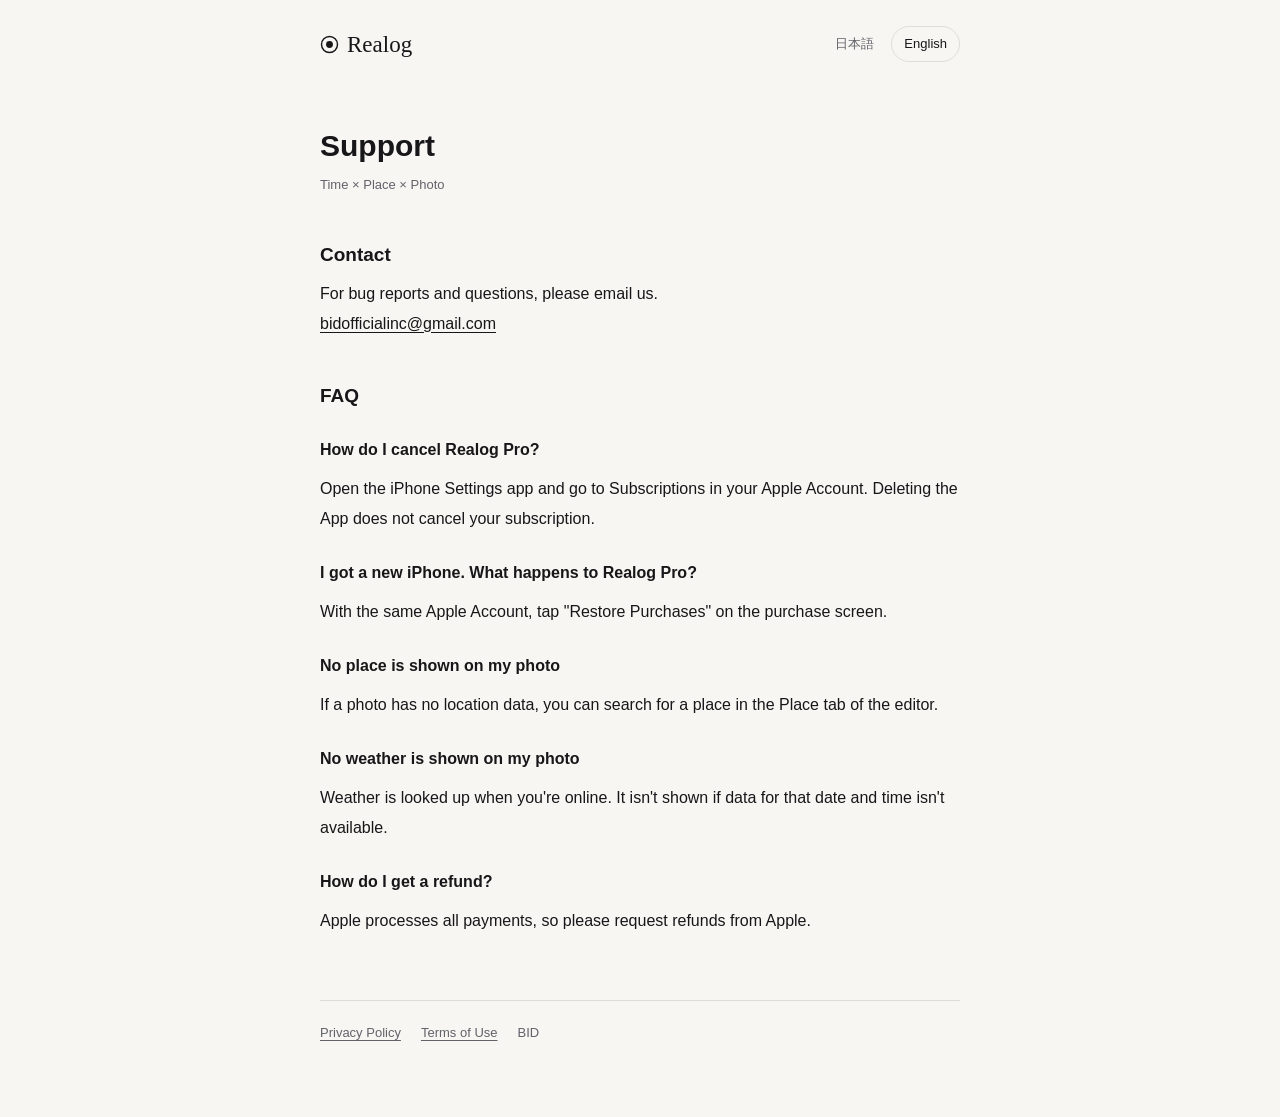
==== realog/index.html @ 2a6ae8a9 "Realog のプライバシーポリシー、利用規約、サポートのページを公開する Co-Authored-By: Claude Opus 5.5 <noreply@anthropic.com>" ====
<!doctype html>
<html lang="ja" data-title-ja="サポート | Realog" data-title-en="Support | Realog">
<head>
<meta charset="utf-8">
<meta name="viewport" content="width=device-width, initial-scale=1">
<title>Support | Realog</title>
<meta name="description" content="Realog support.">
<link rel="stylesheet" href="../assets/site.css">
<script src="../assets/lang.js"></script>
</head>
<body>
<div class="page">
  <header class="top">
    <a class="wordmark" href="./">
      <svg viewBox="0 0 20 20" aria-hidden="true"><circle cx="10" cy="10" r="8.4" fill="none" stroke="currentColor" stroke-width="1.5"/><circle cx="10" cy="10" r="3.6" fill="currentColor"/></svg>
      Realog
    </a>
    <div class="lang">
      <button type="button" data-set="ja" aria-pressed="false">日本語</button>
      <button type="button" data-set="en" aria-pressed="false">English</button>
    </div>
  </header>

  <main>
    <article data-l="ja" lang="ja">
      <h1>サポート</h1>
      <p class="date">時間 × 場所 × 写真</p>

      <h2>お問い合わせ</h2>
      <p>不具合やご質問は、メールでお知らせください。<br><a href="mailto:bidofficialinc@gmail.com">bidofficialinc@gmail.com</a></p>

      <h2>よくある質問</h2>
      <h3>Realog Pro を解約するには</h3>
      <p>iPhone の「設定」の Apple アカウントにある「サブスクリプション」から解約できます。アプリを削除しただけでは解約になりません。</p>
      <h3>機種変更をしたら Realog Pro はどうなりますか</h3>
      <p>同じ Apple アカウントなら、購入画面の「購入を復元」で使えるようになります。</p>
      <h3>場所が表示されません</h3>
      <p>写真に位置情報がないときは、編集画面の「場所」タブで場所を検索して設定できます。</p>
      <h3>天気が表示されません</h3>
      <p>天気は通信できるときに調べ、その日時の情報を取れないときは表示されません。</p>
      <h3>返金について</h3>
      <p>支払いは Apple が処理するので、返金は Apple に申し込んでください。</p>
    </article>

    <article data-l="en" lang="en">
      <h1>Support</h1>
      <p class="date">Time × Place × Photo</p>

      <h2>Contact</h2>
      <p>For bug reports and questions, please email us.<br><a href="mailto:bidofficialinc@gmail.com">bidofficialinc@gmail.com</a></p>

      <h2>FAQ</h2>
      <h3>How do I cancel Realog Pro?</h3>
      <p>Open the iPhone Settings app and go to Subscriptions in your Apple Account. Deleting the App does not cancel your subscription.</p>
      <h3>I got a new iPhone. What happens to Realog Pro?</h3>
      <p>With the same Apple Account, tap "Restore Purchases" on the purchase screen.</p>
      <h3>No place is shown on my photo</h3>
      <p>If a photo has no location data, you can search for a place in the Place tab of the editor.</p>
      <h3>No weather is shown on my photo</h3>
      <p>Weather is looked up when you're online. It isn't shown if data for that date and time isn't available.</p>
      <h3>How do I get a refund?</h3>
      <p>Apple processes all payments, so please request refunds from Apple.</p>
    </article>
  </main>

  <footer class="foot">
    <a href="privacy/"><span data-l="ja">プライバシーポリシー</span><span data-l="en">Privacy Policy</span></a>
    <a href="terms/"><span data-l="ja">利用規約</span><span data-l="en">Terms of Use</span></a>
    <span>BID</span>
  </footer>
</div>
</body>
</html>
---- assets/site.css ----
:root {
  color-scheme: light dark;
  --bg: #f7f6f3;
  --surface: #ffffff;
  --text: #17171a;
  --muted: #62626a;
  --line: #deddd8;
  --link: #17171a;
  --wordmark: "Didot", "Bodoni 72", "Bodoni MT", "Times New Roman", serif;
  --body: -apple-system, BlinkMacSystemFont, "Hiragino Sans", "Hiragino Kaku Gothic ProN",
    "Noto Sans JP", "Yu Gothic", "Helvetica Neue", Arial, sans-serif;
}

@media (prefers-color-scheme: dark) {
  :root {
    --bg: #0b0b0d;
    --surface: #151518;
    --text: #f3f2ef;
    --muted: #a0a0a8;
    --line: #2b2b30;
    --link: #f3f2ef;
  }
}

* { box-sizing: border-box; }

html { -webkit-text-size-adjust: 100%; }

body {
  margin: 0;
  background: var(--bg);
  color: var(--text);
  font-family: var(--body);
  font-size: 16px;
  line-height: 1.85;
  overflow-wrap: anywhere;
}

/* 言語の切り替え。スクリプトが動かないときは両方を出す */
html[data-lang="ja"] [data-l="en"],
html[data-lang="en"] [data-l="ja"] { display: none; }

.page {
  max-width: 680px;
  margin: 0 auto;
  padding: 0 20px 72px;
}

.top {
  display: flex;
  align-items: center;
  justify-content: space-between;
  gap: 16px;
  padding: 26px 0 22px;
}

.wordmark {
  display: inline-flex;
  align-items: center;
  gap: 8px;
  color: var(--text);
  text-decoration: none;
  font-family: var(--wordmark);
  font-size: 23px;
  line-height: 1;
}

.wordmark svg { width: 19px; height: 19px; flex: none; }

.lang { display: flex; gap: 4px; }

.lang button {
  min-height: 36px;
  padding: 0 12px;
  border: 1px solid transparent;
  border-radius: 999px;
  background: none;
  color: var(--muted);
  font: inherit;
  font-size: 13px;
  cursor: pointer;
}

.lang button[aria-pressed="true"] {
  border-color: var(--line);
  color: var(--text);
}

h1 {
  margin: 42px 0 6px;
  font-size: 30px;
  font-weight: 700;
  line-height: 1.35;
  letter-spacing: 0;
}

.date {
  margin: 0 0 30px;
  color: var(--muted);
  font-size: 13px;
}

h2 {
  margin: 44px 0 10px;
  font-size: 19px;
  font-weight: 700;
  line-height: 1.5;
  letter-spacing: 0;
}

h3 {
  margin: 24px 0 4px;
  font-size: 16px;
  font-weight: 700;
  letter-spacing: 0;
}

p { margin: 10px 0; }

ul, ol { margin: 10px 0; padding-left: 1.4em; }

li { margin: 5px 0; }

a { color: var(--link); text-underline-offset: 3px; }

.summary {
  margin: 26px 0 0;
  padding: 18px 20px;
  border: 1px solid var(--line);
  border-radius: 8px;
  background: var(--surface);
}

.summary p { margin: 0 0 6px; font-weight: 700; }

.summary ul { margin-bottom: 0; }

.foot {
  display: flex;
  flex-wrap: wrap;
  gap: 8px 20px;
  margin-top: 64px;
  padding-top: 20px;
  border-top: 1px solid var(--line);
  color: var(--muted);
  font-size: 13px;
}

.foot a { color: var(--muted); }

.hero { padding: 76px 0 10px; }

.hero h1 {
  margin: 0;
  font-family: var(--wordmark);
  font-size: 52px;
  font-weight: 400;
  line-height: 1.1;
}

.hero p { margin: 12px 0 0; color: var(--muted); }

.apps { margin: 36px 0 0; padding: 0; list-style: none; }

.apps a {
  display: block;
  padding: 16px 18px;
  border: 1px solid var(--line);
  border-radius: 8px;
  background: var(--surface);
  text-decoration: none;
}

.apps strong {
  display: block;
  font-family: var(--wordmark);
  font-size: 22px;
  font-weight: 400;
  line-height: 1.3;
}

.apps span { color: var(--muted); font-size: 14px; }

@media (max-width: 480px) {
  h1 { font-size: 26px; margin-top: 30px; }
  .hero { padding-top: 48px; }
  .hero h1 { font-size: 44px; }
}
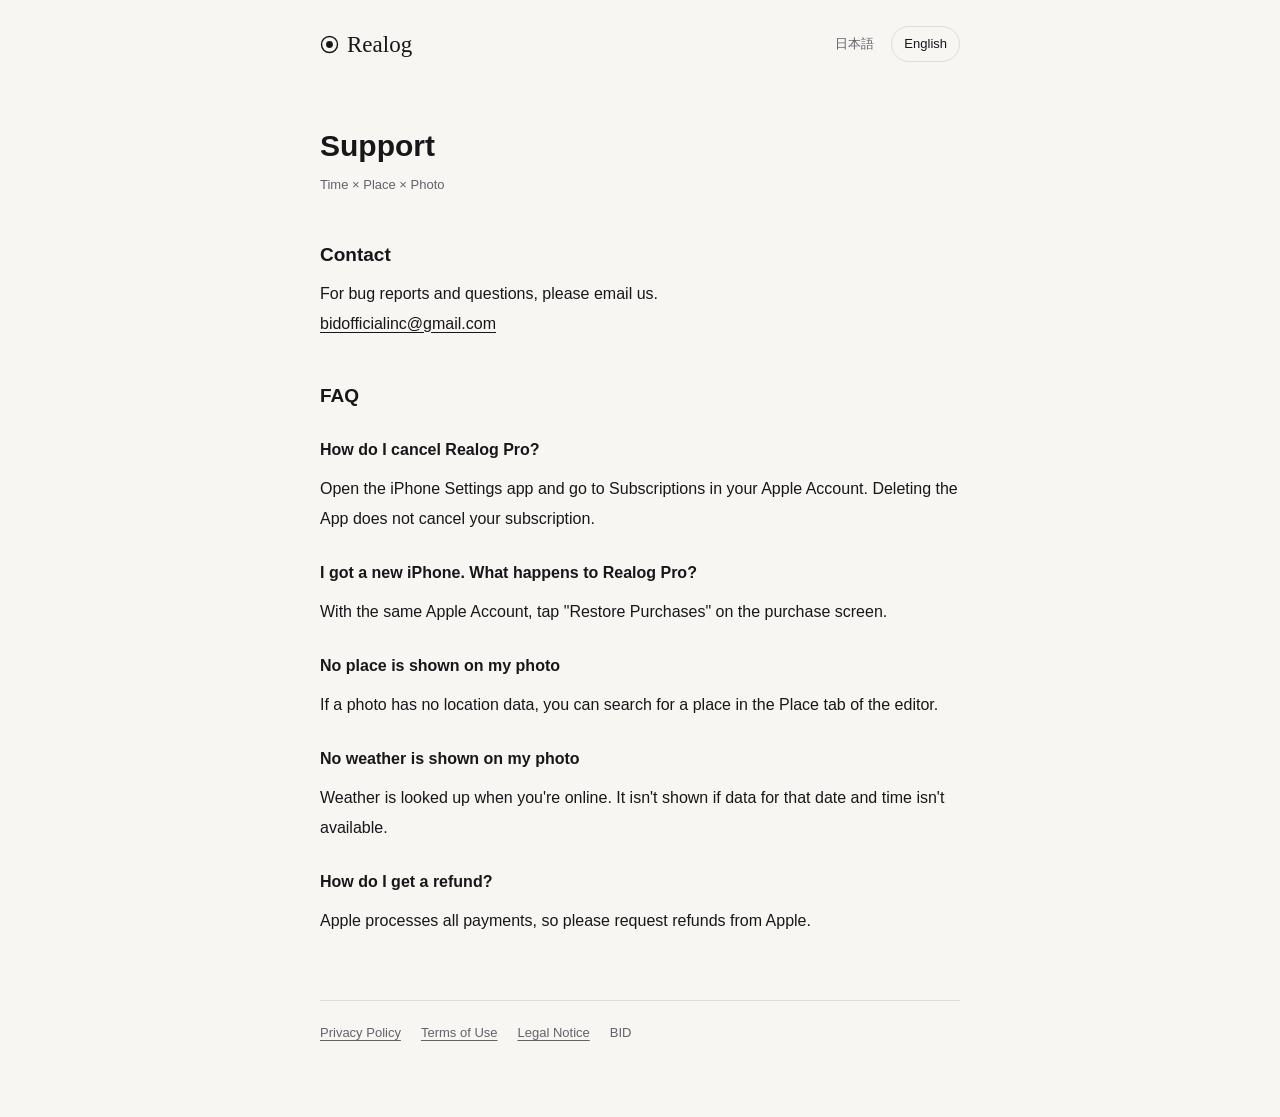
==== commit 330862a7: "利用規約とプライバシーポリシーを見直し、特定商取引法に基づく表記を足す Co-Authored-By: Claude Opus 5.5 <noreply@anthropic.com>" ====
--- a/realog/index.html
+++ b/realog/index.html
@@ -66,6 +66,7 @@
   <footer class="foot">
     <a href="privacy/"><span data-l="ja">プライバシーポリシー</span><span data-l="en">Privacy Policy</span></a>
     <a href="terms/"><span data-l="ja">利用規約</span><span data-l="en">Terms of Use</span></a>
+    <a href="legal/"><span data-l="ja">特定商取引法に基づく表記</span><span data-l="en">Legal Notice</span></a>
     <span>BID</span>
   </footer>
 </div>
